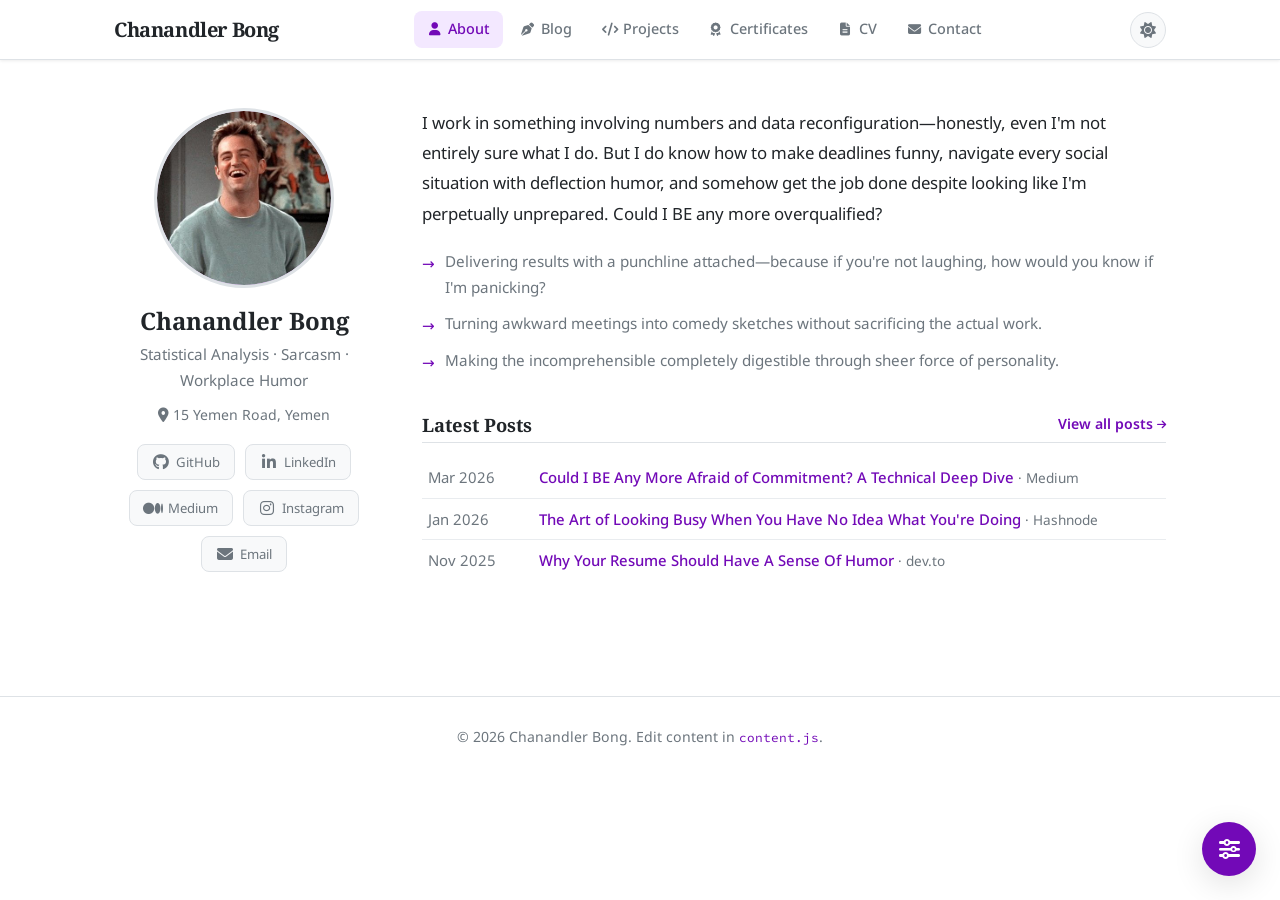
==== index.html @ 6b9870ee "updated content of ursmahesh site" ====
<!DOCTYPE html>
<html lang="en" data-theme="light">
<head>
  <meta charset="UTF-8">
  <meta http-equiv="X-UA-Compatible" content="IE=edge">
  <meta name="viewport" content="width=device-width, initial-scale=1.0">
  <meta name="description" content="Mahesh — Software Engineer. Python, Automation, Data.">
  <title>Mahesh | About</title>
  <link rel="preconnect" href="https://fonts.googleapis.com">
  <link rel="preconnect" href="https://fonts.gstatic.com" crossorigin>
  <link href="https://fonts.googleapis.com/css2?family=Noto+Serif:ital,wght@0,400;0,700;1,400&family=Noto+Sans:wght@400;500;700&family=Source+Code+Pro:wght@400;500&display=swap" rel="stylesheet">
  <link rel="stylesheet" href="css/styles.css">
  <link rel="stylesheet" href="https://cdnjs.cloudflare.com/ajax/libs/font-awesome/6.5.1/css/all.min.css" crossorigin="anonymous" referrerpolicy="no-referrer">
</head>
<body>

  <!-- ── NAV ─────────────────────────────────────────────── -->
  <header class="navbar" role="banner">
    <div class="navbar__inner">
      <a class="navbar__brand" id="brand-name" href="index.html">Mahesh</a>
      <nav aria-label="Primary navigation">
        <ul id="nav-links" class="navbar__links" role="list"></ul>
      </nav>
      <div class="navbar__controls">
        <button class="theme-toggle" id="theme-toggle" aria-label="Toggle dark mode" type="button">
          <i class="fa-solid fa-sun" aria-hidden="true"></i>
        </button>
        <button class="navbar__hamburger" id="nav-hamburger" aria-label="Toggle navigation" aria-expanded="false" type="button">
          <i class="fa-solid fa-bars" aria-hidden="true"></i>
        </button>
      </div>
    </div>
  </header>

  <main>

    <!-- ── ABOUT (profile sidebar + bio) ──────────────────── -->
    <section class="about-section">
      <div class="about-grid">

        <!-- left sidebar -->
        <aside class="profile-sidebar">
          <div class="profile-photo-wrap">
            <div class="profile-photo" id="profile-photo" aria-label="Profile photo placeholder"></div>
          </div>
          <h1 class="profile-name" id="profile-name"></h1>
          <p class="profile-role" id="profile-role"></p>
          <p class="profile-affiliation" id="profile-affiliation"></p>
          <address class="profile-address" id="profile-address"></address>
          <nav class="profile-social" id="profile-social" aria-label="Social links"></nav>
        </aside>

        <!-- right bio -->
        <div class="about-bio">
          <p id="about-bio-text"></p>
          <div id="about-points" class="about-points"></div>

          <!-- Latest posts preview (links to blog.html) -->
          <div class="feed-block reveal" id="posts-preview">
            <div class="feed-title-row">
              <h2 class="feed-title">Latest Posts</h2>
              <a href="blog.html" class="view-all">View all posts <i class="fa-solid fa-arrow-right fa-xs" aria-hidden="true"></i></a>
            </div>
            <table class="news-table">
              <tbody id="posts-preview-body"></tbody>
            </table>
          </div>
        </div>
      </div>
    </section>

  </main>

  <footer class="site-footer">
    <p>&copy; <span id="footer-year"></span> <span id="footer-name"></span>. Edit content in <code>content.js</code>.</p>
  </footer>

  <script src="js/content.js"></script>
  <script src="js/shared.js"></script>
  <script src="js/interactive.js" defer></script>
  <script src="js/script.js"></script>
</body>
</html>
---- css/styles.css ----
:root,
[data-theme="light"] {
  --bg:           #ffffff;
  --bg-alt:       #f8f9fa;
  --bg-card:      #ffffff;
  --text:         #212529;
  --text-muted:   #6c757d;
  --border:       #dee2e6;
  --border-light: #e9ecef;
  --accent:       #7209b7;   
  --accent-2:     #560bad;
  --accent-rgb:   114, 9, 183;
  --link:         #7209b7;
  --link-hover:   #560bad;
  --tag-bg:       #f3e8ff;
  --tag-text:     #7209b7;
  --shadow-sm:    0 1px 3px rgba(0,0,0,0.08);
  --shadow-md:    0 4px 16px rgba(0,0,0,0.10);
  --shadow-lg:    0 8px 32px rgba(0,0,0,0.12);
  --radius:       8px;
  --radius-sm:    4px;
  --radius-pill:  999px;
  --max-width:    1100px;
  --sidebar-w:    260px;
  --font-serif:   "Noto Serif", Georgia, serif;
  --font-sans:    "Noto Sans", system-ui, sans-serif;
  --font-mono:    "Source Code Pro", monospace;
  --nav-h:        60px;
}

[data-theme="dark"] {
  --bg:           #1a1a2e;
  --bg-alt:       #16213e;
  --bg-card:      #0f3460;
  --text:         #e2e2e2;
  --text-muted:   #adb5bd;
  --border:       rgba(255,255,255,0.12);
  --border-light: rgba(255,255,255,0.07);
  --accent:       #bd93f9;
  --accent-2:     #d6adff;
  --accent-rgb:   189, 147, 249;
  --link:         #bd93f9;
  --link-hover:   #d6adff;
  --tag-bg:       rgba(189,147,249,0.15);
  --tag-text:     #bd93f9;
  --shadow-sm:    0 1px 3px rgba(0,0,0,0.3);
  --shadow-md:    0 4px 16px rgba(0,0,0,0.4);
  --shadow-lg:    0 8px 32px rgba(0,0,0,0.5);
}

/* ── RESET & BASE ──────────────────────────────────────── */
*,
*::before,
*::after { box-sizing: border-box; margin: 0; padding: 0; }

html {
  scroll-behavior: smooth;
  font-size: 16px;
}

body {
  font-family: var(--font-sans);
  background: var(--bg);
  color: var(--text);
  line-height: 1.7;
  transition: background 300ms, color 300ms;
}

img { max-width: 100%; display: block; }

a {
  color: var(--link);
  text-decoration: none;
  transition: color 180ms;
}
a:hover { color: var(--link-hover); text-decoration: underline; }

code, kbd, pre {
  font-family: var(--font-mono);
  font-size: 0.9em;
  background: var(--bg-alt);
  border-radius: var(--radius-sm);
  padding: 2px 6px;
}

h1, h2, h3, h4 {
  font-family: var(--font-serif);
  color: var(--text);
  line-height: 1.25;
}

p { margin-bottom: 0; }

/* ── NAVBAR ───────────────────────────────────────────── */
.navbar {
  position: sticky;
  top: 0;
  z-index: 100;
  background: var(--bg);
  border-bottom: 1px solid var(--border);
  box-shadow: var(--shadow-sm);
  height: var(--nav-h);
}

.navbar__inner {
  display: flex;
  align-items: center;
  justify-content: space-between;
  max-width: var(--max-width);
  margin: 0 auto;
  padding: 0 24px;
  height: 100%;
}

.navbar__brand {
  font-family: var(--font-serif);
  font-size: 1.25rem;
  font-weight: 700;
  color: var(--text);
  letter-spacing: -0.02em;
}
.navbar__brand:hover { color: var(--accent); text-decoration: none; }

.navbar__links {
  list-style: none;
  display: flex;
  gap: 4px;
}

.navbar__links li a {
  display: inline-flex;
  align-items: center;
  gap: 7px;
  padding: 6px 13px;
  border-radius: var(--radius);
  font-size: 0.9rem;
  color: var(--text-muted);
  font-weight: 500;
  transition: background 180ms, color 180ms;
}
.navbar__links li a:hover,
.navbar__links li a.is-active {
  color: var(--accent);
  background: var(--tag-bg);
  text-decoration: none;
}
.navbar__links li a i {
  font-size: 0.82rem;
  width: 14px;
  text-align: center;
  flex-shrink: 0;
}

/* ── THEME TOGGLE ─────────────────────────────────────── */
.theme-toggle {
  width: 36px;
  height: 36px;
  border: 1px solid var(--border);
  border-radius: var(--radius-pill);
  background: var(--bg-alt);
  cursor: pointer;
  display: flex;
  align-items: center;
  justify-content: center;
  font-size: 1rem;
  color: var(--text-muted);
  transition: background 180ms, border-color 180ms, color 180ms;
  flex-shrink: 0;
}
.theme-toggle:hover { background: var(--tag-bg); border-color: var(--accent); color: var(--accent); }

/* ── NAVBAR CONTROLS (theme + hamburger) ─────────────── */
.navbar__controls {
  display: flex;
  align-items: center;
  gap: 8px;
  flex-shrink: 0;
}

/* ── HAMBURGER ────────────────────────────────────────── */
.navbar__hamburger {
  display: none;
  width: 36px;
  height: 36px;
  border: 1px solid var(--border);
  border-radius: var(--radius);
  background: var(--bg-alt);
  cursor: pointer;
  align-items: center;
  justify-content: center;
  font-size: 1rem;
  color: var(--text-muted);
  transition: background 180ms, border-color 180ms, color 180ms;
}
.navbar__hamburger:hover { background: var(--tag-bg); border-color: var(--accent); color: var(--accent); }

/* ── PAGE WRAPPER ─────────────────────────────────────── */
main {
  max-width: var(--max-width);
  margin: 0 auto;
  padding: 0 24px 80px;
}

.page-section {
  padding: 52px 0;
  border-bottom: 1px solid var(--border-light);
}
.page-section:last-child { border-bottom: none; }

.section-title {
  font-size: 1.6rem;
  font-weight: 700;
  margin-bottom: 28px;
  padding-bottom: 10px;
  border-bottom: 2px solid var(--accent);
  display: inline-block;
  color: var(--text);
}

/* ── ABOUT / PROFILE ─────────────────────────────────── */
.about-section { padding-top: 48px; }

.about-grid {
  display: grid;
  grid-template-columns: var(--sidebar-w) minmax(0, 1fr);
  gap: 48px;
  align-items: start;
}

/* sidebar */
.profile-sidebar { text-align: center; }

.profile-photo-wrap {
  margin-bottom: 18px;
}

.profile-photo {
  width: 180px;
  height: 180px;
  border-radius: 50%;
  background: linear-gradient(135deg, var(--tag-bg), rgba(var(--accent-rgb), 0.3));
  border: 3px solid var(--border);
  margin: 0 auto;
  display: flex;
  align-items: center;
  justify-content: center;
  font-size: 4rem;
  overflow: hidden;
}

.profile-photo img {
  width: 100%;
  height: 100%;
  object-fit: cover;
  border-radius: 50%;
}

.profile-name {
  font-size: 1.5rem;
  font-weight: 700;
  margin-bottom: 6px;
}

.profile-role {
  font-size: 0.95rem;
  color: var(--text-muted);
  margin-bottom: 10px;
}

.profile-affiliation {
  font-size: 0.9rem;
  color: var(--text-muted);
  margin-bottom: 10px;
}

.profile-address {
  font-style: normal;
  font-size: 0.88rem;
  color: var(--text-muted);
  line-height: 1.6;
  margin-bottom: 18px;
}

.profile-social {
  display: flex;
  flex-wrap: wrap;
  justify-content: center;
  gap: 10px;
  align-items: center;
}

.social-link {
  display: inline-flex;
  align-items: center;
  justify-content: center;
  gap: 6px;
  font-size: 0.82rem;
  padding: 8px 14px;
  min-height: 36px;
  border: 1px solid var(--border);
  border-radius: var(--radius);
  color: var(--text-muted);
  background: var(--bg-alt);
  transition: background 180ms, border-color 180ms, color 180ms;
}
.social-link:hover {
  color: var(--accent);
  border-color: var(--accent);
  background: var(--tag-bg);
  text-decoration: none;
}
.social-link i {
  font-size: 1rem;
  width: 18px;
  height: 18px;
  display: inline-flex;
  align-items: center;
  justify-content: center;
  text-align: center;
  flex-shrink: 0;
}
.social-link span { 
  white-space: nowrap;
  line-height: 1;
}

/* bio */
.about-bio > p {
  font-size: 1.05rem;
  line-height: 1.8;
  color: var(--text);
  margin-bottom: 20px;
}

.about-points {
  display: grid;
  gap: 10px;
  margin-bottom: 36px;
}

.about-point {
  display: flex;
  gap: 10px;
  align-items: flex-start;
  font-size: 0.95rem;
  color: var(--text-muted);
}
.about-point::before {
  content: "→";
  color: var(--accent);
  flex-shrink: 0;
  margin-top: 2px;
}

/* News / latest posts feed */
.feed-block { margin-bottom: 36px; }

.feed-title {
  font-size: 1.15rem;
  font-weight: 700;
  margin-bottom: 14px;
  padding-bottom: 6px;
  border-bottom: 1px solid var(--border);
  font-family: var(--font-serif);
}

.news-table {
  width: 100%;
  border-collapse: collapse;
}

.news-table tr + tr td { border-top: 1px solid var(--border-light); }

.news-table td {
  padding: 9px 6px;
  vertical-align: top;
  font-size: 0.93rem;
  line-height: 1.5;
}

.news-date {
  white-space: nowrap;
  color: var(--text-muted);
  font-size: 0.88rem;
  min-width: 100px;
  padding-right: 14px;
}

.news-item a {
  font-weight: 500;
}

/* ── SKILLS ──────────────────────────────────────────── */
.skills-grid {
  display: flex;
  flex-wrap: wrap;
  gap: 10px;
  align-items: center;
}

.skill-pill {
  display: inline-flex;
  align-items: center;
  font-size: 0.9rem;
  padding: 10px 18px;
  background: var(--bg-card);
  border: 1px solid var(--border);
  border-radius: var(--radius-pill);
  color: var(--text);
  font-weight: 500;
  transition: all 200ms;
  box-shadow: var(--shadow-sm);
}

.skill-pill:hover {
  background: var(--accent);
  color: white;
  border-color: var(--accent);
  box-shadow: var(--shadow-md);
  transform: translateY(-2px);
}

/* ── FILTER BAR ──────────────────────────────────────── */
.filter-bar {
  display: flex;
  flex-wrap: wrap;
  gap: 8px;
  margin-bottom: 24px;
}

.filter-pill {
  appearance: none;
  border: 1px solid var(--border);
  background: var(--bg-alt);
  color: var(--text-muted);
  font-size: 0.88rem;
  font-family: var(--font-sans);
  padding: 5px 14px;
  border-radius: var(--radius-pill);
  cursor: pointer;
  transition: background 180ms, border-color 180ms, color 180ms;
}
.filter-pill:hover {
  background: var(--tag-bg);
  border-color: var(--accent);
  color: var(--accent);
}
.filter-pill.is-active {
  background: var(--accent);
  border-color: var(--accent);
  color: #fff;
}

/* ── PROJECTS ────────────────────────────────────────── */
.project-grid {
  display: grid;
  grid-template-columns: repeat(2, minmax(0, 1fr));
  gap: 24px;
}

.project-card {
  background: var(--bg-card);
  border: 1px solid var(--border);
  border-radius: var(--radius);
  box-shadow: var(--shadow-sm);
  display: flex;
  flex-direction: column;
  gap: 0;
  -webkit-transition: box-shadow 200ms, -webkit-transform 200ms;
  transition: box-shadow 200ms, transform 200ms;
}
.project-card:hover {
  box-shadow: var(--shadow-md);
  -webkit-transform: translateY(-3px);
  -ms-transform: translateY(-3px);
  transform: translateY(-3px);
}

/* Project image slider */
.project-card__image-slider {
  position: relative;
  width: calc(100% - 32px);
  aspect-ratio: 16 / 10;
  background: var(--bg-alt);
  overflow: hidden;
  flex-shrink: 0;
  margin: 16px 16px 0 16px;
  border-radius: var(--radius-sm);
  box-shadow: 0 2px 8px rgba(0, 0, 0, 0.08);
}

.project-card__images {
  position: relative;
  width: 100%;
  height: 100%;
}

.project-card__image {
  position: absolute;
  top: 0;
  left: 0;
  width: 100%;
  height: 100%;
  object-fit: cover;
  opacity: 0;
  transition: opacity 400ms ease-in-out;
  pointer-events: none;
}

.project-card__image.is-active {
  opacity: 1;
  pointer-events: auto;
}

.project-slider__btn {
  position: absolute;
  top: 50%;
  transform: translateY(-50%);
  width: 36px;
  height: 36px;
  border: none;
  border-radius: 50%;
  background: rgba(0, 0, 0, 0.5);
  color: white;
  cursor: pointer;
  display: flex;
  align-items: center;
  justify-content: center;
  transition: background 200ms, transform 200ms;
  z-index: 10;
}

.project-slider__btn:hover {
  background: rgba(0, 0, 0, 0.7);
  transform: translateY(-50%) scale(1.1);
}

.project-slider__btn--prev {
  left: 12px;
}

.project-slider__btn--next {
  right: 12px;
}

.project-slider__dots {
  position: absolute;
  bottom: 12px;
  left: 50%;
  transform: translateX(-50%);
  display: flex;
  gap: 8px;
  z-index: 10;
}

.project-slider__dot {
  width: 8px;
  height: 8px;
  border-radius: 50%;
  border: none;
  background: rgba(255, 255, 255, 0.5);
  cursor: pointer;
  padding: 0;
  transition: background 200ms, transform 200ms;
}

.project-slider__dot:hover {
  background: rgba(255, 255, 255, 0.8);
  transform: scale(1.2);
}

.project-slider__dot.is-active {
  background: white;
  transform: scale(1.3);
}

/* Project content area */
.project-card__content {
  padding: 22px 24px;
  display: flex;
  flex-direction: column;
  gap: 10px;
  flex: 1;
}

.project-card__year {
  font-size: 0.8rem;
  text-transform: uppercase;
  letter-spacing: 0.08em;
  color: var(--accent);
  font-weight: 600;
}

.project-card__title {
  font-family: var(--font-serif);
  font-size: 1.1rem;
  font-weight: 700;
  color: var(--text);
}

.project-card__summary {
  font-size: 0.92rem;
  color: var(--text-muted);
  line-height: 1.6;
}

.project-card__impact {
  font-size: 0.88rem;
  color: var(--text);
  line-height: 1.6;
  padding: 10px 14px;
  background: var(--tag-bg);
  border-left: 3px solid var(--accent);
  border-radius: var(--radius-sm);
  margin: 4px 0;
  display: flex;
  align-items: flex-start;
  gap: 8px;
}

.project-card__impact i {
  color: var(--accent);
  margin-top: 2px;
  flex-shrink: 0;
}

.project-card__details {
  list-style: none;
  padding: 0;
  margin: 8px 0;
  display: flex;
  flex-direction: column;
  gap: 6px;
}

.project-card__details li {
  font-size: 0.88rem;
  line-height: 1.5;
  color: var(--text-muted);
  padding-left: 18px;
  position: relative;
}

.project-card__details li::before {
  content: "→";
  position: absolute;
  left: 0;
  color: var(--accent);
  font-weight: 600;
}

.project-card__stack {
  display: flex;
  flex-wrap: wrap;
  gap: 6px;
}

.project-card__links {
  display: flex;
  gap: 10px;
  margin-top: 4px;
}

/* ── BLOG / WRITING ──────────────────────────────────── */
.blog-grid {
  display: grid;
  grid-template-columns: repeat(2, minmax(0, 1fr));
  gap: 24px;
}

.blog-card {
  background: var(--bg-card);
  border: 1px solid var(--border);
  border-radius: var(--radius);
  padding: 22px 24px;
  box-shadow: var(--shadow-sm);
  display: flex;
  flex-direction: column;
  gap: 8px;
  -webkit-transition: box-shadow 200ms, -webkit-transform 200ms;
  transition: box-shadow 200ms, transform 200ms;
}
.blog-card:hover {
  box-shadow: var(--shadow-md);
  -webkit-transform: translateY(-3px);
  -ms-transform: translateY(-3px);
  transform: translateY(-3px);
}

.blog-card__meta {
  display: flex;
  justify-content: space-between;
  gap: 8px;
  flex-wrap: wrap;
}

.blog-platform {
  font-size: 0.8rem;
  font-weight: 600;
  text-transform: uppercase;
  letter-spacing: 0.08em;
  color: var(--accent);
}

.blog-date {
  font-size: 0.82rem;
  color: var(--text-muted);
}

.blog-card__title {
  font-family: var(--font-serif);
  font-size: 1.05rem;
  font-weight: 700;
  color: var(--text);
  line-height: 1.35;
}

.blog-card__excerpt {
  font-size: 0.9rem;
  color: var(--text-muted);
  line-height: 1.6;
  flex: 1;
}

/* Blog card with thumbnail (Medium posts that have a cover image) */
.blog-card--thumb {
  flex-direction: column;
  padding: 0;
  overflow: hidden;
}

.blog-card__thumb {
  width: 100%;
  height: 150px;
  overflow: hidden;
  flex-shrink: 0;
}

.blog-card__thumb img {
  width: 100%;
  height: 100%;
  object-fit: cover;
  display: block;
  transition: transform 300ms;
}
.blog-card--thumb:hover .blog-card__thumb img { transform: scale(1.04); }

.blog-card__body {
  display: flex;
  flex-direction: column;
  gap: 8px;
  flex: 1;
  padding: 18px 20px;
}

/* For cards without thumbnail */
.blog-card:not(.blog-card--thumb) .blog-card__body {
  padding: 0;
}

/* Blog status message (loading / error) */
.blog-status {
  font-size: 0.88rem;
  color: var(--text-muted);
  padding: 6px 0 16px;
  font-style: italic;
}

.text-link {
  font-size: 0.88rem;
  font-weight: 600;
  color: var(--accent);
  text-decoration: underline;
  text-underline-offset: 3px;
}
.text-link:hover { color: var(--accent-2); }

/* ── CERTIFICATES ────────────────────────────────────── */
.cert-grid {
  display: grid;
  grid-template-columns: repeat(3, minmax(0, 1fr));
  gap: 24px;
}

.cert-card {
  background: var(--bg-card);
  border: 1px solid var(--border);
  border-radius: var(--radius);
  overflow: hidden;
  box-shadow: var(--shadow-sm);
  display: flex;
  flex-direction: column;
  -webkit-transition: box-shadow 200ms, -webkit-transform 200ms;
  transition: box-shadow 200ms, transform 200ms;
}
.cert-card:hover {
  box-shadow: var(--shadow-md);
  -webkit-transform: translateY(-3px);
  -ms-transform: translateY(-3px);
  transform: translateY(-3px);
}

.cert-card__image-wrap {
  width: 100%;
  aspect-ratio: 16 / 11;
  overflow: hidden;
  background: var(--bg-alt);
  flex-shrink: 0;
  position: relative;
}

.cert-card__image-wrap::before {
  content: "";
  position: absolute;
  inset: 0;
  background: linear-gradient(135deg, transparent 0%, rgba(var(--accent-rgb), 0.05) 100%);
  opacity: 0;
  transition: opacity 300ms;
  pointer-events: none;
}
.cert-card:hover .cert-card__image-wrap::before { opacity: 1; }

.cert-card__image {
  width: 100%;
  height: 100%;
  object-fit: cover;
  display: block;
  transition: transform 400ms;
}
.cert-card:hover .cert-card__image { transform: scale(1.05); }

.cert-card__image-wrap a {
  display: block;
  width: 100%;
  height: 100%;
}

.cert-card__placeholder {
  position: absolute;
  inset: 0;
  display: flex;
  align-items: center;
  justify-content: center;
  background: var(--bg-alt);
  color: var(--text-muted);
  font-size: 0.85rem;
  text-align: center;
  padding: 20px;
  line-height: 1.5;
}

.cert-card__content {
  padding: 18px 20px 20px;
  display: flex;
  flex-direction: column;
  gap: 10px;
  flex: 1;
}

.cert-card__meta {
  display: flex;
  justify-content: space-between;
  align-items: baseline;
  gap: 8px;
  flex-wrap: wrap;
}

.cert-card__issuer {
  font-size: 0.8rem;
  font-weight: 600;
  text-transform: uppercase;
  letter-spacing: 0.08em;
  color: var(--accent);
}

.cert-card__date {
  font-size: 0.82rem;
  color: var(--text-muted);
}

.cert-card__title {
  font-family: var(--font-serif);
  font-size: 1rem;
  font-weight: 700;
  line-height: 1.35;
  margin: 0;
}

.cert-card__title a {
  color: var(--text);
  transition: color 180ms;
}
.cert-card__title a:hover {
  color: var(--accent);
  text-decoration: none;
}

.cert-card__id {
  font-family: var(--font-mono);
  font-size: 0.75rem;
  color: var(--text-muted);
  margin: 0;
}

.cert-card__keywords {
  display: flex;
  flex-wrap: wrap;
  gap: 5px;
  margin-top: 4px;
}

.cert-card__actions {
  margin-top: auto;
  padding-top: 8px;
}

.btn-sm {
  font-size: 0.85rem;
  padding: 7px 16px;
}

/* ── CV / TIMELINE ───────────────────────────────────── */
.cv-layout {
  display: grid;
  grid-template-columns: repeat(2, minmax(0, 1fr));
  gap: 40px;
}

.cv-column > h3 {
  font-size: 1.05rem;
  font-weight: 700;
  margin-bottom: 18px;
  text-transform: uppercase;
  letter-spacing: 0.08em;
  color: var(--accent);
}

.cv-entries {
  display: grid;
  gap: 0;
}

.cv-entry {
  position: relative;
  padding-left: 24px;
  padding-bottom: 28px;
}

.cv-entry::before {
  content: "";
  position: absolute;
  left: 0;
  top: 8px;
  bottom: 0;
  width: 1px;
  background: var(--border);
}

.cv-entry:last-child { padding-bottom: 0; }
.cv-entry:last-child::before { display: none; }

.cv-entry__dot {
  position: absolute;
  left: -5px;
  top: 6px;
  width: 11px;
  height: 11px;
  border-radius: 50%;
  background: var(--accent);
  border: 2px solid var(--bg);
}

.cv-entry__period {
  font-size: 0.82rem;
  color: var(--text-muted);
  margin-bottom: 4px;
}

.cv-entry__role {
  font-size: 1rem;
  font-weight: 700;
  color: var(--text);
  margin-bottom: 2px;
}

.cv-entry__org {
  font-size: 0.92rem;
  color: var(--accent);
  font-style: italic;
  margin-bottom: 8px;
}

.cv-entry__summary {
  font-size: 0.9rem;
  color: var(--text-muted);
  line-height: 1.6;
  margin-bottom: 8px;
}

.cv-entry__highlights {
  list-style: none;
  padding: 0;
  display: grid;
  gap: 5px;
}

.cv-entry__highlights li {
  font-size: 0.88rem;
  color: var(--text-muted);
  padding-left: 14px;
  position: relative;
  line-height: 1.5;
}
.cv-entry__highlights li::before {
  content: "▪";
  position: absolute;
  left: 0;
  color: var(--accent);
  font-size: 0.7rem;
  top: 3px;
}

/* ── CONTACT ─────────────────────────────────────────── */
.contact-grid {
  display: grid;
  grid-template-columns: minmax(0, 1fr) minmax(0, 1fr);
  gap: 40px;
}

.contact-intro > p {
  font-size: 1rem;
  color: var(--text-muted);
  line-height: 1.75;
  margin-bottom: 22px;
}

.contact-links {
  display: grid;
  gap: 12px;
}

.contact-link {
  display: flex;
  align-items: center;
  justify-content: space-between;
  gap: 12px;
  padding: 14px 16px;
  background: var(--bg-alt);
  border: 1px solid var(--border);
  border-radius: var(--radius);
  transition: background 180ms, border-color 180ms;
  color: var(--text);
}
.contact-link:hover {
  background: var(--tag-bg);
  border-color: var(--accent);
  text-decoration: none;
}

.contact-link__label {
  font-size: 0.82rem;
  font-weight: 700;
  text-transform: uppercase;
  letter-spacing: 0.08em;
  color: var(--text-muted);
}

.contact-link__value {
  font-size: 0.92rem;
  color: var(--accent);
  font-weight: 500;
}

/* ── BUTTONS ─────────────────────────────────────────── */
.btn {
  display: inline-flex;
  align-items: center;
  justify-content: center;
  gap: 6px;
  padding: 9px 20px;
  border-radius: var(--radius);
  font-size: 0.92rem;
  font-weight: 600;
  font-family: var(--font-sans);
  border: 1px solid transparent;
  cursor: pointer;
  transition: background 180ms, border-color 180ms, box-shadow 180ms, transform 180ms;
  text-decoration: none;
}
.btn:hover { transform: translateY(-1px); text-decoration: none; }

.btn-primary {
  background: var(--accent);
  color: #fff;
  border-color: var(--accent);
}
.btn-primary:hover { background: var(--accent-2); border-color: var(--accent-2); color: #fff; }

.btn-outline {
  background: transparent;
  color: var(--accent);
  border-color: var(--accent);
}
.btn-outline:hover { background: var(--tag-bg); }

/* ── TAGS (shared by projects & blogs) ───────────────── */
.tag {
  font-size: 0.8rem;
  padding: 3px 10px;
  background: var(--tag-bg);
  color: var(--tag-text);
  border-radius: var(--radius-pill);
  font-weight: 500;
  border: 1px solid rgba(var(--accent-rgb), 0.25);
}

/* ── FOOTER ──────────────────────────────────────────── */
.site-footer {
  text-align: center;
  padding: 28px 24px;
  border-top: 1px solid var(--border);
  font-size: 0.88rem;
  color: var(--text-muted);
}
.site-footer code {
  background: none;
  padding: 0;
  color: var(--accent);
}

/* ── REVEAL ANIMATION ────────────────────────────────── */
.reveal {
  opacity: 0;
  transform: translateY(20px);
  transition: opacity 600ms ease, transform 600ms ease;
}
.reveal.is-visible {
  opacity: 1;
  transform: translateY(0);
}

/* ── RESPONSIVE ──────────────────────────────────────── */
@media (max-width: 1024px) {
  main { padding: 0 20px 60px; }
}

@media (max-width: 900px) {
  .about-grid {
    grid-template-columns: 1fr;
  }
  .profile-sidebar { text-align: left; display: flex; flex-wrap: wrap; gap: 16px; align-items: center; }
  .profile-photo-wrap { margin-bottom: 0; }
  .profile-photo { width: 90px; height: 90px; font-size: 2rem; }
  .profile-social { justify-content: flex-start; }
  .cv-layout { grid-template-columns: 1fr; }
  .contact-grid { grid-template-columns: 1fr; }
  .cert-grid { grid-template-columns: repeat(2, minmax(0, 1fr)); }
}

@media (max-width: 640px) {
  /* ── Hamburger nav ── */
  .navbar__hamburger { display: flex; }

  .navbar__links {
    /* Hidden by default; becomes absolute dropdown when open */
    display: none;
    position: absolute;
    top: var(--nav-h);
    left: 0;
    right: 0;
    background: var(--bg);
    border-bottom: 1px solid var(--border);
    box-shadow: 0 8px 24px rgba(0,0,0,0.12);
    flex-direction: column;
    padding: 6px 0 12px;
    z-index: 99;
    gap: 2px;
  }

  .navbar--open .navbar__links {
    display: flex;
  }

  .navbar__links li a {
    padding: 11px 20px;
    font-size: 0.95rem;
    border-radius: 0;
    gap: 12px;
  }
  .navbar__links li a i { font-size: 0.9rem; width: 18px; }

  /* ── Grids ── */
  .project-grid,
  .blog-grid,
  .cert-grid {
    grid-template-columns: 1fr;
  }
  .cv-layout { grid-template-columns: 1fr; }

  /* ── Page hero ── */
  .page-hero { padding: 28px 0 20px; }
  .page-hero .page-title { font-size: 1.75rem; }

  /* ── Profile sidebar on mobile ── */
  .profile-photo { width: 72px; height: 72px; font-size: 1.75rem; }
  .profile-name { font-size: 1.25rem; }

  /* ── CV ── */
  .cv-entry-v2 { grid-template-columns: 1fr; }
  .cv-entry-v2__date { text-align: left; font-weight: 600; padding-top: 0; }
  .cv-page-header { flex-direction: column; gap: 12px; }

  /* ── Footer ── */
  .site-footer { font-size: 0.8rem; padding: 20px 16px; }
}

@media (max-width: 400px) {
  main { padding: 0 14px 48px; }
  .navbar__inner { padding: 0 14px; }
  .navbar__brand { font-size: 1.1rem; }
}

@media (prefers-reduced-motion: reduce) {
  html { scroll-behavior: auto; }
  .reveal, .btn, .skill-pill, .project-card, .blog-card, .contact-link { transition: none; }
  .reveal { opacity: 1; transform: none; }
}

/* ── PAGE HERO (blog / projects / cv / contact) ──────── */
.page-hero {
  padding: 44px 0 32px;
}

.page-hero .page-title {
  font-family: var(--font-serif);
  font-size: clamp(2rem, 5vw, 2.75rem);
  font-weight: 700;
  color: var(--text);
  margin-bottom: 10px;
}

.page-hero .page-desc {
  font-size: 1rem;
  color: var(--text-muted);
  line-height: 1.65;
  max-width: 640px;
}

.page-hero__actions {
  margin-top: 20px;
  display: flex;
  gap: 12px;
  flex-wrap: wrap;
}

/* ── FEED TITLE ROW (title + "view all" inline) ──────── */
.feed-title-row {
  display: flex;
  align-items: center;
  justify-content: space-between;
  gap: 12px;
  margin-bottom: 14px;
  padding-bottom: 6px;
  border-bottom: 1px solid var(--border);
}

.feed-title-row .feed-title {
  margin-bottom: 0;
  border-bottom: none;
  padding-bottom: 0;
}

.view-all {
  font-size: 0.88rem;
  font-weight: 600;
  color: var(--accent);
  white-space: nowrap;
}
.view-all:hover { color: var(--accent-2); text-decoration: underline; }

/* platform label in latest posts preview */
.post-platform {
  color: var(--text-muted);
  font-size: 0.85rem;
}

/* skills section on cv page */
.cv-skills-section {
  margin-top: 44px;
  padding-top: 40px;
  border-top: 1px solid var(--border-light);
}


/* Title row — title left, download button right */
.cv-page-header {
  display: flex;
  align-items: flex-start;
  justify-content: space-between;
  gap: 20px;
  flex-wrap: wrap;
  padding: 40px 0 32px;
}

/* Wrap: main content + sticky TOC sidebar */
.cv-page-wrap {
  display: flex;
  align-items: flex-start;
  gap: 40px;
}

/* Main CV content column */
.cv-main {
  flex: 1;
  min-width: 0;
}

/* Each CV section (Experience, Education, etc.) */
.cv-section {
  margin-bottom: 32px;
  background: var(--bg-card);
  padding: 28px 32px;
  border-radius: var(--radius-lg);
  box-shadow: var(--shadow-sm);
  border: 1px solid var(--border);
}

/* Section heading with left accent border */
.cv-section-title {
  font-family: var(--font-serif);
  font-size: 1.1rem;
  font-weight: 700;
  text-transform: none;
  letter-spacing: 0;
  color: var(--text);
  padding-bottom: 12px;
  margin-bottom: 20px;
  border-bottom: 2px solid var(--border);
  display: flex;
  align-items: center;
  gap: 10px;
}
.cv-section-title i { color: var(--accent); font-size: 1rem; }

/* Entry: date on left, content on right */
.cv-entries-list {
  display: flex;
  flex-direction: column;
  gap: 28px;
}

.cv-entry-v2 {
  display: grid;
  grid-template-columns: 110px 1fr;
  gap: 16px;
  align-items: start;
}

.cv-entry-v2__date {
  font-size: 0.82rem;
  color: var(--text-muted);
  text-align: right;
  padding-top: 3px;
  line-height: 1.5;
  word-break: keep-all;
}

.cv-entry-v2__content { min-width: 0; }

.cv-entry-v2__role {
  font-family: var(--font-serif);
  font-size: 1rem;
  font-weight: 700;
  color: var(--text);
  margin-bottom: 3px;
}

.cv-entry-v2__org {
  font-size: 0.92rem;
  color: var(--accent);
  font-style: italic;
  margin-bottom: 8px;
}

.cv-entry-v2__summary {
  font-size: 0.9rem;
  color: var(--text-muted);
  line-height: 1.65;
  margin-bottom: 8px;
}

.cv-entry-v2__highlights {
  list-style: none;
  padding: 0;
  display: grid;
  gap: 4px;
}

.cv-entry-v2__highlights li {
  font-size: 0.88rem;
  color: var(--text-muted);
  padding-left: 14px;
  position: relative;
  line-height: 1.5;
}
.cv-entry-v2__highlights li::before {
  content: "◦";
  position: absolute;
  left: 0;
  color: var(--accent);
  font-size: 0.85rem;
}

/* Contact key-value grid */
.cv-contact-grid {
  display: grid;
  grid-template-columns: 150px 1fr;
  gap: 12px 20px;
}

.cv-contact-row {
  display: contents;
}

.cv-contact-label {
  font-size: 0.88rem;
  font-weight: 600;
  color: var(--text);
  text-transform: none;
  letter-spacing: 0;
  padding: 8px 0;
  align-self: start;
}

.cv-contact-value {
  font-size: 0.92rem;
  color: var(--text-muted);
  padding: 8px 0;
  border-bottom: 1px solid var(--border-light);
  word-break: break-word;
}
.cv-contact-value:last-child { border-bottom: none; }
.cv-contact-value a { color: var(--accent); text-decoration: none; }
.cv-contact-value a:hover { text-decoration: underline; }

.cv-summary-text {
  font-size: 0.97rem;
  color: var(--text);
  line-height: 1.8;
}

/* Languages section */
.cv-languages-list {
  display: grid;
  grid-template-columns: repeat(auto-fill, minmax(200px, 1fr));
  gap: 16px;
}

.cv-language-item {
  display: flex;
  align-items: center;
  justify-content: space-between;
  padding: 12px 16px;
  background: var(--bg);
  border: 1px solid var(--border);
  border-radius: var(--radius-md);
  transition: all 200ms;
}

.cv-language-item:hover {
  border-color: var(--accent);
  box-shadow: var(--shadow-sm);
}

.cv-language-name {
  font-size: 0.92rem;
  font-weight: 600;
  color: var(--text);
}

.cv-language-proficiency {
  font-size: 0.85rem;
  color: var(--text-muted);
  font-style: italic;
}

/* Right sticky TOC */
.cv-toc {
  width: 160px;
  flex-shrink: 0;
  position: sticky;
  top: calc(var(--nav-h) + 24px);
  height: fit-content;
}

.cv-toc ul {
  list-style: none;
  border-left: 2px solid var(--border);
  padding: 0;
  margin: 0;
}

.cv-toc li a {
  display: block;
  font-size: 0.82rem;
  font-weight: 500;
  color: var(--text-muted);
  padding: 5px 14px;
  transition: color 150ms, border-color 150ms;
  border-left: 2px solid transparent;
  margin-left: -2px;
  line-height: 1.4;
}

.cv-toc li a:hover,
.cv-toc li a.is-active {
  color: var(--accent);
  border-left-color: var(--accent);
  text-decoration: none;
}

@media (max-width: 900px) {
  .cv-toc { display: none; }
  .cv-entry-v2 {
    grid-template-columns: 90px 1fr;
    gap: 10px;
  }
}

@media (max-width: 640px) {
  .cv-section {
    padding: 20px 18px;
    margin-bottom: 20px;
  }
  
  .cv-contact-grid {
    grid-template-columns: 1fr;
    gap: 8px;
  }
  
  .cv-contact-label {
    font-weight: 700;
    padding: 4px 0;
  }
  
  .cv-contact-value {
    padding: 4px 0 8px;
  }
  
  .cv-languages-list {
    grid-template-columns: 1fr;
  }
  
  .cv-entry-v2 {
    grid-template-columns: 1fr;
  }
  .cv-entry-v2__date {
    text-align: left;
    padding-top: 0;
    font-weight: 600;
  }
  .cv-page-header { flex-direction: column; gap: 12px; }
}

/* ══════════════════════════════════════════════════════════════════════════
   INTERACTIVE FEATURES - SETTINGS PANEL & EFFECTS
   ══════════════════════════════════════════════════════════════════════════ */

/* ── Floating Settings Button ────────────────────────────────────────── */
.settings-float-btn {
  position: fixed;
  bottom: 24px;
  right: 24px;
  width: 54px;
  height: 54px;
  border-radius: 50%;
  background: var(--accent);
  color: white;
  border: none;
  box-shadow: var(--shadow-lg);
  cursor: pointer;
  display: flex;
  align-items: center;
  justify-content: center;
  font-size: 1.3rem;
  transition: all 250ms cubic-bezier(0.4, 0, 0.2, 1);
  z-index: 999;
}

.settings-float-btn:hover {
  transform: scale(1.1) rotate(90deg);
  box-shadow: 0 8px 32px rgba(var(--accent-rgb), 0.4);
}

.settings-float-btn:active {
  transform: scale(0.95) rotate(90deg);
}

/* ── Settings Modal ───────────────────────────────────────────────────── */
.settings-modal {
  position: fixed;
  top: 0;
  left: 0;
  width: 100%;
  height: 100%;
  z-index: 10000;
  display: flex;
  align-items: center;
  justify-content: center;
  opacity: 0;
  pointer-events: none;
  transition: opacity 300ms;
}

.settings-modal.is-open {
  opacity: 1;
  pointer-events: all;
}

.settings-modal__overlay {
  position: absolute;
  top: 0;
  left: 0;
  width: 100%;
  height: 100%;
  background: rgba(0, 0, 0, 0.7);
  backdrop-filter: blur(4px);
}

.settings-modal__content {
  position: relative;
  background: var(--bg-card);
  border-radius: var(--radius);
  max-width: 540px;
  width: calc(100% - 32px);
  max-height: calc(100vh - 80px);
  display: flex;
  flex-direction: column;
  box-shadow: 0 20px 60px rgba(0, 0, 0, 0.3);
  transform: scale(0.9);
  transition: transform 300ms cubic-bezier(0.4, 0, 0.2, 1);
}

.settings-modal.is-open .settings-modal__content {
  transform: scale(1);
}

.settings-modal__header {
  display: flex;
  align-items: center;
  justify-content: space-between;
  padding: 24px 28px;
  border-bottom: 1px solid var(--border);
}

.settings-modal__header h2 {
  font-size: 1.3rem;
  font-weight: 700;
  color: var(--text);
  margin: 0;
  display: flex;
  align-items: center;
  gap: 12px;
}

.settings-modal__header i {
  color: var(--accent);
}

.settings-modal__close {
  width: 36px;
  height: 36px;
  border-radius: 50%;
  border: none;
  background: transparent;
  color: var(--text-muted);
  cursor: pointer;
  display: flex;
  align-items: center;
  justify-content: center;
  font-size: 1.3rem;
  transition: all 200ms;
}

.settings-modal__close:hover {
  background: var(--bg-alt);
  color: var(--text);
}

.settings-modal__body {
  padding: 28px;
  overflow-y: auto;
  flex: 1;
}

.settings-modal__desc {
  font-size: 0.9rem;
  color: var(--text-muted);
  line-height: 1.6;
  margin: 0 0 24px 0;
}

.settings-list {
  display: flex;
  flex-direction: column;
  gap: 16px;
}

/* ── Settings Item ────────────────────────────────────────────────────── */
.settings-item {
  display: flex;
  align-items: center;
  justify-content: space-between;
  gap: 20px;
  padding: 18px;
  background: var(--bg);
  border: 1px solid var(--border);
  border-radius: var(--radius);
  transition: all 200ms;
}

.settings-item:hover {
  border-color: var(--accent);
  box-shadow: var(--shadow-sm);
}

.settings-item__info {
  display: flex;
  align-items: flex-start;
  gap: 14px;
  flex: 1;
}

.settings-item__icon {
  width: 40px;
  height: 40px;
  border-radius: var(--radius);
  background: var(--tag-bg);
  color: var(--accent);
  display: flex;
  align-items: center;
  justify-content: center;
  font-size: 1.1rem;
  flex-shrink: 0;
}

.settings-item__label {
  font-size: 1rem;
  font-weight: 600;
  color: var(--text);
  margin: 0 0 4px 0;
}

.settings-item__desc {
  font-size: 0.85rem;
  color: var(--text-muted);
  line-height: 1.5;
  margin: 0;
}

/* ── Toggle Switch ───────────────────────────────────────────────────── */
.settings-toggle {
  position: relative;
  display: inline-block;
  width: 52px;
  height: 28px;
  flex-shrink: 0;
  cursor: pointer;
}

.settings-toggle input {
  opacity: 0;
  width: 0;
  height: 0;
}

.settings-toggle__slider {
  position: absolute;
  top: 0;
  left: 0;
  right: 0;
  bottom: 0;
  background-color: var(--border);
  border-radius: 999px;
  transition: all 300ms;
}

.settings-toggle__slider::before {
  content: "";
  position: absolute;
  height: 22px;
  width: 22px;
  left: 3px;
  bottom: 3px;
  background-color: white;
  border-radius: 50%;
  transition: all 300ms;
  box-shadow: 0 2px 4px rgba(0, 0, 0, 0.2);
}

.settings-toggle input:checked + .settings-toggle__slider {
  background-color: var(--accent);
}

.settings-toggle input:checked + .settings-toggle__slider::before {
  transform: translateX(24px);
}

.settings-toggle:hover .settings-toggle__slider {
  box-shadow: 0 0 0 4px rgba(var(--accent-rgb), 0.1);
}

/* ── Modal Footer ─────────────────────────────────────────────────────── */
.settings-modal__footer {
  display: flex;
  align-items: center;
  justify-content: flex-end;
  gap: 12px;
  padding: 18px 28px;
  border-top: 1px solid var(--border);
}

/* ── Toast Notification ───────────────────────────────────────────────── */
.settings-toast {
  position: fixed;
  bottom: 20px;
  left: 50%;
  transform: translateX(-50%) translateY(100px);
  background: var(--text);
  color: var(--bg);
  padding: 14px 24px;
  border-radius: var(--radius-pill);
  font-size: 0.9rem;
  font-weight: 500;
  box-shadow: var(--shadow-lg);
  z-index: 10001;
  opacity: 0;
  transition: all 300ms cubic-bezier(0.4, 0, 0.2, 1);
  pointer-events: none;
}

.settings-toast.is-visible {
  opacity: 1;
  transform: translateX(-50%) translateY(0);
}

.settings-toast--success {
  background: #10b981;
  color: white;
}

.settings-toast--info {
  background: #3b82f6;
  color: white;
}

/* ── Reading Progress Bar ─────────────────────────────────────────────── */
.reading-progress-bar {
  position: fixed;
  top: 0;
  left: 0;
  height: 3px;
  background: linear-gradient(90deg, var(--accent), var(--accent-2));
  z-index: 9998;
  width: 0%;
  transition: width 100ms ease-out;
  box-shadow: 0 0 8px rgba(var(--accent-rgb), 0.5);
}

/* ── Cursor Trail Canvas ──────────────────────────────────────────────── */
.cursor-trail-canvas {
  position: fixed;
  top: 0;
  left: 0;
  width: 100%;
  height: 100%;
  pointer-events: none;
  z-index: 9999;
}

/* ── Mobile Responsive ────────────────────────────────────────────────── */
@media (max-width: 640px) {
  .settings-float-btn {
    width: 48px;
    height: 48px;
    bottom: 20px;
    right: 20px;
    font-size: 1.1rem;
  }

  .settings-modal__content {
    max-height: calc(100vh - 40px);
  }

  .settings-modal__header {
    padding: 20px;
  }

  .settings-modal__header h2 {
    font-size: 1.15rem;
  }

  .settings-modal__body {
    padding: 20px;
  }

  .settings-item {
    flex-direction: column;
    align-items: flex-start;
    gap: 14px;
  }

  .settings-modal__footer {
    flex-direction: column;
    padding: 16px 20px;
  }

  .settings-modal__footer .btn {
    width: 100%;
  }
}

/* ── Respect Reduced Motion ───────────────────────────────────────────── */
@media (prefers-reduced-motion: reduce) {
  .settings-float-btn,
  .settings-modal,
  .settings-modal__content,
  .settings-toggle__slider,
  .settings-toast {
    transition: none !important;
  }

  .settings-float-btn:hover {
    transform: none;
  }
}
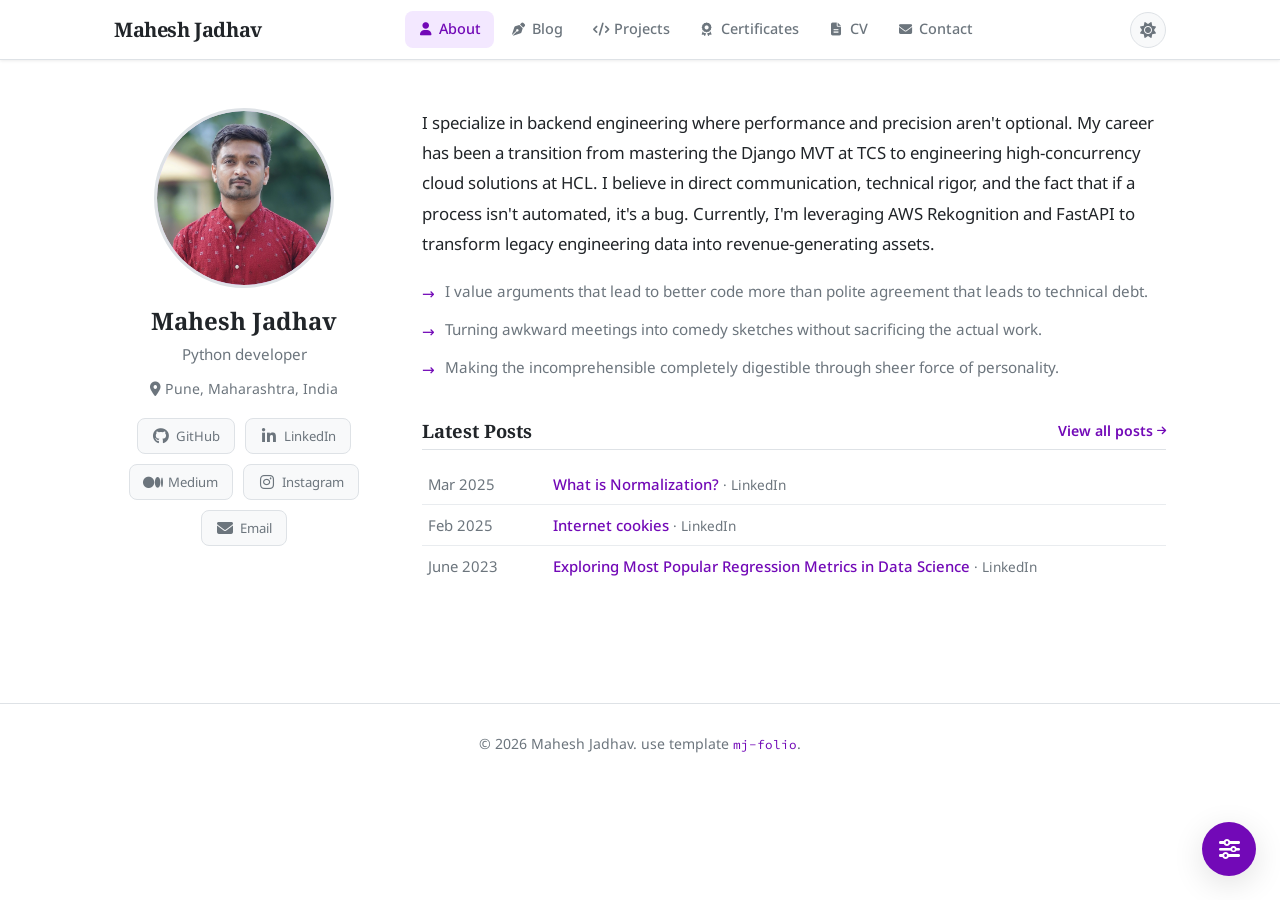
==== commit 6bda67b8: "updated highlighting of project card and added blogs" ====
--- a/index.html
+++ b/index.html
@@ -72,7 +72,7 @@
   </main>
 
   <footer class="site-footer">
-    <p>&copy; <span id="footer-year"></span> <span id="footer-name"></span>. Edit content in <code>content.js</code>.</p>
+    <p>&copy; <span id="footer-year"></span> <span id="footer-name"></span>. use template <code><a href="https://github.com/ursmaheshj/mj-folio">mj-folio</a></code>.</p>
   </footer>
 
   <script src="js/content.js"></script>
--- a/css/styles.css
+++ b/css/styles.css
@@ -456,37 +456,39 @@
 .project-grid {
   display: grid;
   grid-template-columns: repeat(2, minmax(0, 1fr));
-  gap: 24px;
+  gap: 32px;
 }
 
 .project-card {
   background: var(--bg-card);
   border: 1px solid var(--border);
   border-radius: var(--radius);
-  box-shadow: var(--shadow-sm);
+  box-shadow: var(--shadow-md);
   display: flex;
   flex-direction: column;
   gap: 0;
-  -webkit-transition: box-shadow 200ms, -webkit-transform 200ms;
-  transition: box-shadow 200ms, transform 200ms;
+  -webkit-transition: box-shadow 300ms, -webkit-transform 300ms, scale 300ms;
+  transition: box-shadow 300ms, transform 300ms, scale 300ms;
+  cursor: pointer;
+  scale: 1;
 }
 .project-card:hover {
-  box-shadow: var(--shadow-md);
-  -webkit-transform: translateY(-3px);
-  -ms-transform: translateY(-3px);
-  transform: translateY(-3px);
+  box-shadow: var(--shadow-lg);
+  -webkit-transform: translateY(-6px);
+  -ms-transform: translateY(-6px);
+  transform: translateY(-6px);
+  scale: 1.01;
 }
 
 /* Project image slider */
 .project-card__image-slider {
   position: relative;
-  width: calc(100% - 32px);
-  aspect-ratio: 16 / 10;
+  width: 100%;
+  height: 220px;
   background: var(--bg-alt);
   overflow: hidden;
   flex-shrink: 0;
-  margin: 16px 16px 0 16px;
-  border-radius: var(--radius-sm);
+  border-radius: var(--radius) var(--radius) 0 0;
   box-shadow: 0 2px 8px rgba(0, 0, 0, 0.08);
 }
 
@@ -502,7 +504,8 @@
   left: 0;
   width: 100%;
   height: 100%;
-  object-fit: cover;
+  object-fit: contain;
+  background: var(--bg-alt);
   opacity: 0;
   transition: opacity 400ms ease-in-out;
   pointer-events: none;
@@ -662,7 +665,126 @@
   margin-top: 4px;
 }
 
+/* ── PROJECT CARD HIGHLIGHT ──────────────────────────── */
+.project-grid.has-highlighted {
+  position: relative;
+}
+
+.project-grid.has-highlighted::before {
+  content: '';
+  position: fixed;
+  top: 0;
+  left: 0;
+  right: 0;
+  bottom: 0;
+  background: rgba(0, 0, 0, 0.4);
+  z-index: 99;
+  pointer-events: none;
+}
+
+.project-grid.has-highlighted .project-card:not(.is-highlighted) {
+  filter: blur(4px);
+  opacity: 0.4;
+  pointer-events: none;
+}
+
+.project-card.is-highlighted {
+  position: fixed !important;
+  top: 50% !important;
+  left: 50% !important;
+  right: auto !important;
+  bottom: auto !important;
+  transform: translate(-50%, -50%) !important;
+  z-index: 101;
+  width: 600px;
+  max-height: 85vh;
+  overflow-y: auto;
+  box-shadow: 0 20px 100px rgba(0, 0, 0, 0.5);
+  border-radius: var(--radius);
+  gap: 0;
+  transition: none !important;
+  scale: 1 !important;
+}
+
+.project-card.is-highlighted::after {
+  content: '✕';
+  position: fixed;
+  top: 20px;
+  right: 30px;
+  width: 40px;
+  height: 40px;
+  background: var(--accent);
+  color: white;
+  border: none;
+  border-radius: 50%;
+  font-size: 24px;
+  cursor: pointer;
+  display: flex;
+  align-items: center;
+  justify-content: center;
+  z-index: 102;
+  transition: all 200ms ease;
+  line-height: 1;
+  padding: 0;
+}
+
+.project-card.is-highlighted::after:hover {
+  background: var(--accent-dark, var(--accent));
+  transform: scale(1.1);
+}
+
+.project-card.is-highlighted:hover {
+  transform: translate(-50%, -50%) !important;
+  box-shadow: 0 20px 100px rgba(0, 0, 0, 0.5) !important;
+  scale: 1 !important;
+}
+
+.project-card.is-highlighted .project-card__image-slider {
+  border-radius: var(--radius) var(--radius) 0 0;
+}
+
+.project-card.is-highlighted .project-card__content {
+  border-radius: 0 0 var(--radius) var(--radius);
+  gap: 16px;
+}
+
+/* Mobile responsive for highlighted card */
+@media (max-width: 768px) {
+  .project-card.is-highlighted {
+    width: 90vw;
+    max-height: 80vh;
+  }
+
+  .project-card.is-highlighted .project-card__image-slider {
+    height: 250px;
+  }
+
+  .project-card.is-highlighted .project-card__content {
+    gap: 12px;
+    padding: 20px;
+  }
+
+  .project-card.is-highlighted .project-card__title {
+    font-size: 1.5rem;
+  }
+
+  .project-card.is-highlighted .project-card__summary {
+    font-size: 0.95rem;
+  }
+
+  .project-card.is-highlighted .project-card__details {
+    gap: 8px;
+  }
+
+  .project-card.is-highlighted .project-card__links {
+    gap: 8px;
+    flex-wrap: wrap;
+  }
+}
+
 /* ── BLOG / WRITING ──────────────────────────────────── */
+}
+
 .blog-grid {
   display: grid;
   grid-template-columns: repeat(2, minmax(0, 1fr));
@@ -1195,6 +1317,7 @@
   .blog-grid,
   .cert-grid {
     grid-template-columns: 1fr;
+    gap: 24px;
   }
   .cv-layout { grid-template-columns: 1fr; }
 
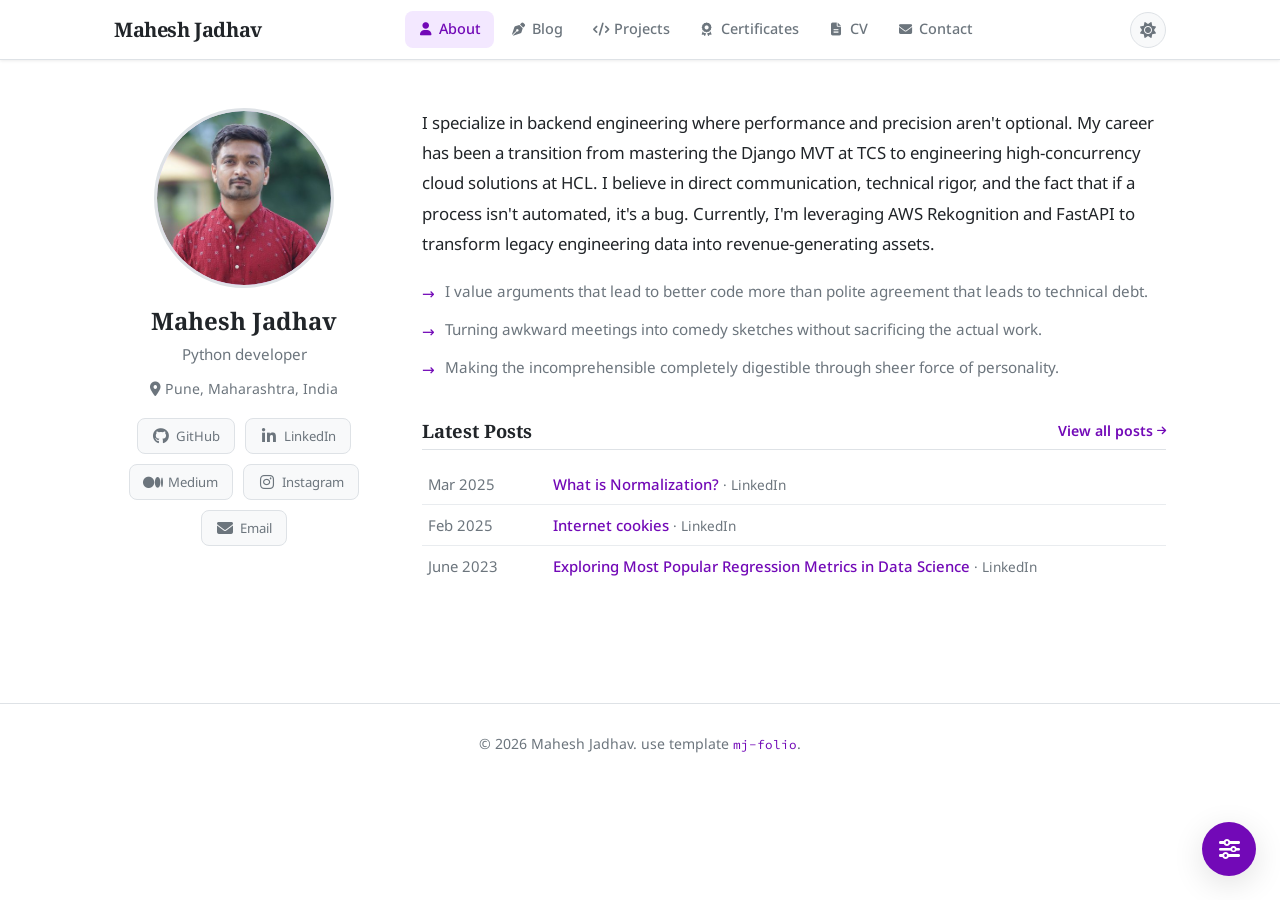
==== commit d7d482b4: "🚀 Auto-optimize portfolio assets [skip ci] Optimizations applied: - 🖼️ Image optimization - 🗜️ CSS/J" ====
--- a/index.html
+++ b/index.html
@@ -9,7 +9,7 @@
   <link rel="preconnect" href="https://fonts.googleapis.com">
   <link rel="preconnect" href="https://fonts.gstatic.com" crossorigin>
   <link href="https://fonts.googleapis.com/css2?family=Noto+Serif:ital,wght@0,400;0,700;1,400&family=Noto+Sans:wght@400;500;700&family=Source+Code+Pro:wght@400;500&display=swap" rel="stylesheet">
-  <link rel="stylesheet" href="css/styles.css">
+  <link rel="stylesheet" href="css/styles.min.css">
   <link rel="stylesheet" href="https://cdnjs.cloudflare.com/ajax/libs/font-awesome/6.5.1/css/all.min.css" crossorigin="anonymous" referrerpolicy="no-referrer">
 </head>
 <body>
@@ -76,8 +76,8 @@
   </footer>
 
   <script src="js/content.js"></script>
-  <script src="js/shared.js"></script>
-  <script src="js/interactive.js" defer></script>
-  <script src="js/script.js"></script>
+  <script src="js/shared.min.js"></script>
+  <script src="js/interactive.min.js" defer></script>
+  <script src="js/script.min.js"></script>
 </body>
 </html>
--- a/css/styles.min.css
+++ b/css/styles.min.css
@@ -0,0 +1 @@
+:root,[data-theme=light]{--bg:#ffffff;--bg-alt:#f8f9fa;--bg-card:#ffffff;--text:#212529;--text-muted:#6c757d;--border:#dee2e6;--border-light:#e9ecef;--accent:#7209b7;--accent-2:#560bad;--accent-rgb:114,9,183;--link:#7209b7;--link-hover:#560bad;--tag-bg:#f3e8ff;--tag-text:#7209b7;--shadow-sm:0 1px 3px rgba(0,0,0,0.08);--shadow-md:0 4px 16px rgba(0,0,0,0.10);--shadow-lg:0 8px 32px rgba(0,0,0,0.12);--radius:8px;--radius-sm:4px;--radius-pill:999px;--max-width:1100px;--sidebar-w:260px;--font-serif:"Noto Serif",Georgia,serif;--font-sans:"Noto Sans",system-ui,sans-serif;--font-mono:"Source Code Pro",monospace;--nav-h:60px}[data-theme=dark]{--bg:#1a1a2e;--bg-alt:#16213e;--bg-card:#0f3460;--text:#e2e2e2;--text-muted:#adb5bd;--border:rgba(255,255,255,0.12);--border-light:rgba(255,255,255,0.07);--accent:#bd93f9;--accent-2:#d6adff;--accent-rgb:189,147,249;--link:#bd93f9;--link-hover:#d6adff;--tag-bg:rgba(189,147,249,0.15);--tag-text:#bd93f9;--shadow-sm:0 1px 3px rgba(0,0,0,0.3);--shadow-md:0 4px 16px rgba(0,0,0,0.4);--shadow-lg:0 8px 32px rgba(0,0,0,0.5)}*,::after,::before{box-sizing:border-box;margin:0;padding:0}html{scroll-behavior:smooth;font-size:16px}body{font-family:var(--font-sans);background:var(--bg);color:var(--text);line-height:1.7;transition:background .3s,color .3s}img{max-width:100%;display:block}a{color:var(--link);text-decoration:none;transition:color 180ms}a:hover{color:var(--link-hover);text-decoration:underline}code,kbd,pre{font-family:var(--font-mono);font-size:.9em;background:var(--bg-alt);border-radius:var(--radius-sm);padding:2px 6px}h1,h2,h3,h4{font-family:var(--font-serif);color:var(--text);line-height:1.25}p{margin-bottom:0}.navbar{position:sticky;top:0;z-index:100;background:var(--bg);border-bottom:1px solid var(--border);box-shadow:var(--shadow-sm);height:var(--nav-h)}.navbar__inner{display:flex;align-items:center;justify-content:space-between;max-width:var(--max-width);margin:0 auto;padding:0 24px;height:100%}.navbar__brand{font-family:var(--font-serif);font-size:1.25rem;font-weight:700;color:var(--text);letter-spacing:-.02em}.navbar__brand:hover{color:var(--accent);text-decoration:none}.navbar__links{list-style:none;display:flex;gap:4px}.navbar__links li a{display:inline-flex;align-items:center;gap:7px;padding:6px 13px;border-radius:var(--radius);font-size:.9rem;color:var(--text-muted);font-weight:500;transition:background 180ms,color 180ms}.navbar__links li a.is-active,.navbar__links li a:hover{color:var(--accent);background:var(--tag-bg);text-decoration:none}.navbar__links li a i{font-size:.82rem;width:14px;text-align:center;flex-shrink:0}.theme-toggle{width:36px;height:36px;border:1px solid var(--border);border-radius:var(--radius-pill);background:var(--bg-alt);cursor:pointer;display:flex;align-items:center;justify-content:center;font-size:1rem;color:var(--text-muted);transition:background 180ms,border-color 180ms,color 180ms;flex-shrink:0}.theme-toggle:hover{background:var(--tag-bg);border-color:var(--accent);color:var(--accent)}.navbar__controls{display:flex;align-items:center;gap:8px;flex-shrink:0}.navbar__hamburger{display:none;width:36px;height:36px;border:1px solid var(--border);border-radius:var(--radius);background:var(--bg-alt);cursor:pointer;align-items:center;justify-content:center;font-size:1rem;color:var(--text-muted);transition:background 180ms,border-color 180ms,color 180ms}.navbar__hamburger:hover{background:var(--tag-bg);border-color:var(--accent);color:var(--accent)}main{max-width:var(--max-width);margin:0 auto;padding:0 24px 80px}.page-section{padding:52px 0;border-bottom:1px solid var(--border-light)}.page-section:last-child{border-bottom:none}.section-title{font-size:1.6rem;font-weight:700;margin-bottom:28px;padding-bottom:10px;border-bottom:2px solid var(--accent);display:inline-block;color:var(--text)}.about-section{padding-top:48px}.about-grid{display:grid;grid-template-columns:var(--sidebar-w) minmax(0,1fr);gap:48px;align-items:start}.profile-sidebar{text-align:center}.profile-photo-wrap{margin-bottom:18px}.profile-photo{width:180px;height:180px;border-radius:50%;background:linear-gradient(135deg,var(--tag-bg),rgba(var(--accent-rgb),.3));border:3px solid var(--border);margin:0 auto;display:flex;align-items:center;justify-content:center;font-size:4rem;overflow:hidden}.profile-photo img{width:100%;height:100%;object-fit:cover;border-radius:50%}.profile-name{font-size:1.5rem;font-weight:700;margin-bottom:6px}.profile-role{font-size:.95rem;color:var(--text-muted);margin-bottom:10px}.profile-affiliation{font-size:.9rem;color:var(--text-muted);margin-bottom:10px}.profile-address{font-style:normal;font-size:.88rem;color:var(--text-muted);line-height:1.6;margin-bottom:18px}.profile-social{display:flex;flex-wrap:wrap;justify-content:center;gap:10px;align-items:center}.social-link{display:inline-flex;align-items:center;justify-content:center;gap:6px;font-size:.82rem;padding:8px 14px;min-height:36px;border:1px solid var(--border);border-radius:var(--radius);color:var(--text-muted);background:var(--bg-alt);transition:background 180ms,border-color 180ms,color 180ms}.social-link:hover{color:var(--accent);border-color:var(--accent);background:var(--tag-bg);text-decoration:none}.social-link i{font-size:1rem;width:18px;height:18px;display:inline-flex;align-items:center;justify-content:center;text-align:center;flex-shrink:0}.social-link span{white-space:nowrap;line-height:1}.about-bio>p{font-size:1.05rem;line-height:1.8;color:var(--text);margin-bottom:20px}.about-points{display:grid;gap:10px;margin-bottom:36px}.about-point{display:flex;gap:10px;align-items:flex-start;font-size:.95rem;color:var(--text-muted)}.about-point::before{content:"→";color:var(--accent);flex-shrink:0;margin-top:2px}.feed-block{margin-bottom:36px}.feed-title{font-size:1.15rem;font-weight:700;margin-bottom:14px;padding-bottom:6px;border-bottom:1px solid var(--border);font-family:var(--font-serif)}.news-table{width:100%;border-collapse:collapse}.news-table tr+tr td{border-top:1px solid var(--border-light)}.news-table td{padding:9px 6px;vertical-align:top;font-size:.93rem;line-height:1.5}.news-date{white-space:nowrap;color:var(--text-muted);font-size:.88rem;min-width:100px;padding-right:14px}.news-item a{font-weight:500}.skills-grid{display:flex;flex-wrap:wrap;gap:10px;align-items:center}.skill-pill{display:inline-flex;align-items:center;font-size:.9rem;padding:10px 18px;background:var(--bg-card);border:1px solid var(--border);border-radius:var(--radius-pill);color:var(--text);font-weight:500;transition:all .2s;box-shadow:var(--shadow-sm)}.skill-pill:hover{background:var(--accent);color:#fff;border-color:var(--accent);box-shadow:var(--shadow-md);transform:translateY(-2px)}.filter-bar{display:flex;flex-wrap:wrap;gap:8px;margin-bottom:24px}.filter-pill{appearance:none;border:1px solid var(--border);background:var(--bg-alt);color:var(--text-muted);font-size:.88rem;font-family:var(--font-sans);padding:5px 14px;border-radius:var(--radius-pill);cursor:pointer;transition:background 180ms,border-color 180ms,color 180ms}.filter-pill:hover{background:var(--tag-bg);border-color:var(--accent);color:var(--accent)}.filter-pill.is-active{background:var(--accent);border-color:var(--accent);color:#fff}.project-grid{display:grid;grid-template-columns:repeat(2,minmax(0,1fr));gap:32px}.project-card{background:var(--bg-card);border:1px solid var(--border);border-radius:var(--radius);box-shadow:var(--shadow-md);display:flex;flex-direction:column;gap:0;-webkit-transition:box-shadow .3s,-webkit-transform .3s,scale .3s;transition:box-shadow .3s,transform .3s,scale .3s;cursor:pointer;scale:1}.project-card:hover{box-shadow:var(--shadow-lg);-webkit-transform:translateY(-6px);-ms-transform:translateY(-6px);transform:translateY(-6px);scale:1.01}.project-card__image-slider{position:relative;width:100%;height:220px;background:var(--bg-alt);overflow:hidden;flex-shrink:0;border-radius:var(--radius) var(--radius) 0 0;box-shadow:0 2px 8px rgba(0,0,0,.08)}.project-card__images{position:relative;width:100%;height:100%}.project-card__image{position:absolute;top:0;left:0;width:100%;height:100%;object-fit:contain;background:var(--bg-alt);opacity:0;transition:opacity .4s ease-in-out;pointer-events:none}.project-card__image.is-active{opacity:1;pointer-events:auto}.project-slider__btn{position:absolute;top:50%;transform:translateY(-50%);width:36px;height:36px;border:none;border-radius:50%;background:rgba(0,0,0,.5);color:#fff;cursor:pointer;display:flex;align-items:center;justify-content:center;transition:background .2s,transform .2s;z-index:10}.project-slider__btn:hover{background:rgba(0,0,0,.7);transform:translateY(-50%) scale(1.1)}.project-slider__btn--prev{left:12px}.project-slider__btn--next{right:12px}.project-slider__dots{position:absolute;bottom:12px;left:50%;transform:translateX(-50%);display:flex;gap:8px;z-index:10}.project-slider__dot{width:8px;height:8px;border-radius:50%;border:none;background:rgba(255,255,255,.5);cursor:pointer;padding:0;transition:background .2s,transform .2s}.project-slider__dot:hover{background:rgba(255,255,255,.8);transform:scale(1.2)}.project-slider__dot.is-active{background:#fff;transform:scale(1.3)}.project-card__content{padding:22px 24px;display:flex;flex-direction:column;gap:10px;flex:1}.project-card__year{font-size:.8rem;text-transform:uppercase;letter-spacing:.08em;color:var(--accent);font-weight:600}.project-card__title{font-family:var(--font-serif);font-size:1.1rem;font-weight:700;color:var(--text)}.project-card__summary{font-size:.92rem;color:var(--text-muted);line-height:1.6}.project-card__impact{font-size:.88rem;color:var(--text);line-height:1.6;padding:10px 14px;background:var(--tag-bg);border-left:3px solid var(--accent);border-radius:var(--radius-sm);margin:4px 0;display:flex;align-items:flex-start;gap:8px}.project-card__impact i{color:var(--accent);margin-top:2px;flex-shrink:0}.project-card__details{list-style:none;padding:0;margin:8px 0;display:flex;flex-direction:column;gap:6px}.project-card__details li{font-size:.88rem;line-height:1.5;color:var(--text-muted);padding-left:18px;position:relative}.project-card__details li::before{content:"→";position:absolute;left:0;color:var(--accent);font-weight:600}.project-card__stack{display:flex;flex-wrap:wrap;gap:6px}.project-card__links{display:flex;gap:10px;margin-top:4px}.project-grid.has-highlighted{position:relative}.project-grid.has-highlighted::before{content:'';position:fixed;top:0;left:0;right:0;bottom:0;background:rgba(0,0,0,.4);z-index:99;pointer-events:none}.project-grid.has-highlighted .project-card:not(.is-highlighted){filter:blur(4px);opacity:.4;pointer-events:none}.project-card.is-highlighted{position:fixed!important;top:50%!important;left:50%!important;right:auto!important;bottom:auto!important;transform:translate(-50%,-50%)!important;z-index:101;width:600px;max-height:85vh;overflow-y:auto;box-shadow:0 20px 100px rgba(0,0,0,.5);border-radius:var(--radius);gap:0;transition:none!important;scale:1!important}.project-card.is-highlighted:hover{transform:translate(-50%,-50%)!important;box-shadow:0 20px 100px rgba(0,0,0,.5)!important;scale:1!important}.project-card.is-highlighted .project-card__image-slider{border-radius:var(--radius) var(--radius) 0 0}.project-card.is-highlighted .project-card__content{border-radius:0 0 var(--radius) var(--radius);gap:16px}@media (max-width:768px){.project-card.is-highlighted{width:90vw;max-height:80vh}.project-card.is-highlighted .project-card__image-slider{height:250px}.project-card.is-highlighted .project-card__content{gap:12px;padding:20px}.project-card.is-highlighted .project-card__title{font-size:1.5rem}.project-card.is-highlighted .project-card__summary{font-size:.95rem}.project-card.is-highlighted .project-card__details{gap:8px}.project-card.is-highlighted .project-card__links{gap:8px;flex-wrap:wrap}}.blog-grid{display:grid;grid-template-columns:repeat(2,minmax(0,1fr));gap:24px}.blog-card{background:var(--bg-card);border:1px solid var(--border);border-radius:var(--radius);padding:22px 24px;box-shadow:var(--shadow-sm);display:flex;flex-direction:column;gap:8px;-webkit-transition:box-shadow .2s,-webkit-transform .2s;transition:box-shadow .2s,transform .2s}.blog-card:hover{box-shadow:var(--shadow-md);-webkit-transform:translateY(-3px);-ms-transform:translateY(-3px);transform:translateY(-3px)}.blog-card__meta{display:flex;justify-content:space-between;gap:8px;flex-wrap:wrap}.blog-platform{font-size:.8rem;font-weight:600;text-transform:uppercase;letter-spacing:.08em;color:var(--accent)}.blog-date{font-size:.82rem;color:var(--text-muted)}.blog-card__title{font-family:var(--font-serif);font-size:1.05rem;font-weight:700;color:var(--text);line-height:1.35}.blog-card__excerpt{font-size:.9rem;color:var(--text-muted);line-height:1.6;flex:1}.blog-card--thumb{flex-direction:column;padding:0;overflow:hidden}.blog-card__thumb{width:100%;height:150px;overflow:hidden;flex-shrink:0}.blog-card__thumb img{width:100%;height:100%;object-fit:cover;display:block;transition:transform .3s}.blog-card--thumb:hover .blog-card__thumb img{transform:scale(1.04)}.blog-card__body{display:flex;flex-direction:column;gap:8px;flex:1;padding:18px 20px}.blog-card:not(.blog-card--thumb) .blog-card__body{padding:0}.blog-status{font-size:.88rem;color:var(--text-muted);padding:6px 0 16px;font-style:italic}.text-link{font-size:.88rem;font-weight:600;color:var(--accent);text-decoration:underline;text-underline-offset:3px}.text-link:hover{color:var(--accent-2)}.cert-grid{display:grid;grid-template-columns:repeat(3,minmax(0,1fr));gap:24px}.cert-card{background:var(--bg-card);border:1px solid var(--border);border-radius:var(--radius);overflow:hidden;box-shadow:var(--shadow-sm);display:flex;flex-direction:column;-webkit-transition:box-shadow .2s,-webkit-transform .2s;transition:box-shadow .2s,transform .2s}.cert-card:hover{box-shadow:var(--shadow-md);-webkit-transform:translateY(-3px);-ms-transform:translateY(-3px);transform:translateY(-3px)}.cert-card__image-wrap{width:100%;aspect-ratio:16/11;overflow:hidden;background:var(--bg-alt);flex-shrink:0;position:relative}.cert-card__image-wrap::before{content:"";position:absolute;inset:0;background:linear-gradient(135deg,transparent 0,rgba(var(--accent-rgb),.05) 100%);opacity:0;transition:opacity .3s;pointer-events:none}.cert-card:hover .cert-card__image-wrap::before{opacity:1}.cert-card__image{width:100%;height:100%;object-fit:cover;display:block;transition:transform .4s}.cert-card:hover .cert-card__image{transform:scale(1.05)}.cert-card__image-wrap a{display:block;width:100%;height:100%}.cert-card__placeholder{position:absolute;inset:0;display:flex;align-items:center;justify-content:center;background:var(--bg-alt);color:var(--text-muted);font-size:.85rem;text-align:center;padding:20px;line-height:1.5}.cert-card__content{padding:18px 20px 20px;display:flex;flex-direction:column;gap:10px;flex:1}.cert-card__meta{display:flex;justify-content:space-between;align-items:baseline;gap:8px;flex-wrap:wrap}.cert-card__issuer{font-size:.8rem;font-weight:600;text-transform:uppercase;letter-spacing:.08em;color:var(--accent)}.cert-card__date{font-size:.82rem;color:var(--text-muted)}.cert-card__title{font-family:var(--font-serif);font-size:1rem;font-weight:700;line-height:1.35;margin:0}.cert-card__title a{color:var(--text);transition:color 180ms}.cert-card__title a:hover{color:var(--accent);text-decoration:none}.cert-card__id{font-family:var(--font-mono);font-size:.75rem;color:var(--text-muted);margin:0}.cert-card__keywords{display:flex;flex-wrap:wrap;gap:5px;margin-top:4px}.cert-card__actions{margin-top:auto;padding-top:8px}.btn-sm{font-size:.85rem;padding:7px 16px}.cv-layout{display:grid;grid-template-columns:repeat(2,minmax(0,1fr));gap:40px}.cv-column>h3{font-size:1.05rem;font-weight:700;margin-bottom:18px;text-transform:uppercase;letter-spacing:.08em;color:var(--accent)}.cv-entries{display:grid;gap:0}.cv-entry{position:relative;padding-left:24px;padding-bottom:28px}.cv-entry::before{content:"";position:absolute;left:0;top:8px;bottom:0;width:1px;background:var(--border)}.cv-entry:last-child{padding-bottom:0}.cv-entry:last-child::before{display:none}.cv-entry__dot{position:absolute;left:-5px;top:6px;width:11px;height:11px;border-radius:50%;background:var(--accent);border:2px solid var(--bg)}.cv-entry__period{font-size:.82rem;color:var(--text-muted);margin-bottom:4px}.cv-entry__role{font-size:1rem;font-weight:700;color:var(--text);margin-bottom:2px}.cv-entry__org{font-size:.92rem;color:var(--accent);font-style:italic;margin-bottom:8px}.cv-entry__summary{font-size:.9rem;color:var(--text-muted);line-height:1.6;margin-bottom:8px}.cv-entry__highlights{list-style:none;padding:0;display:grid;gap:5px}.cv-entry__highlights li{font-size:.88rem;color:var(--text-muted);padding-left:14px;position:relative;line-height:1.5}.cv-entry__highlights li::before{content:"▪";position:absolute;left:0;color:var(--accent);font-size:.7rem;top:3px}.contact-grid{display:grid;grid-template-columns:minmax(0,1fr) minmax(0,1fr);gap:40px}.contact-intro>p{font-size:1rem;color:var(--text-muted);line-height:1.75;margin-bottom:22px}.contact-links{display:grid;gap:12px}.contact-link{display:flex;align-items:center;justify-content:space-between;gap:12px;padding:14px 16px;background:var(--bg-alt);border:1px solid var(--border);border-radius:var(--radius);transition:background 180ms,border-color 180ms;color:var(--text)}.contact-link:hover{background:var(--tag-bg);border-color:var(--accent);text-decoration:none}.contact-link__label{font-size:.82rem;font-weight:700;text-transform:uppercase;letter-spacing:.08em;color:var(--text-muted)}.contact-link__value{font-size:.92rem;color:var(--accent);font-weight:500}.btn{display:inline-flex;align-items:center;justify-content:center;gap:6px;padding:9px 20px;border-radius:var(--radius);font-size:.92rem;font-weight:600;font-family:var(--font-sans);border:1px solid transparent;cursor:pointer;transition:background 180ms,border-color 180ms,box-shadow 180ms,transform 180ms;text-decoration:none}.btn:hover{transform:translateY(-1px);text-decoration:none}.btn-primary{background:var(--accent);color:#fff;border-color:var(--accent)}.btn-primary:hover{background:var(--accent-2);border-color:var(--accent-2);color:#fff}.btn-outline{background:0 0;color:var(--accent);border-color:var(--accent)}.btn-outline:hover{background:var(--tag-bg)}.tag{font-size:.8rem;padding:3px 10px;background:var(--tag-bg);color:var(--tag-text);border-radius:var(--radius-pill);font-weight:500;border:1px solid rgba(var(--accent-rgb),.25)}.site-footer{text-align:center;padding:28px 24px;border-top:1px solid var(--border);font-size:.88rem;color:var(--text-muted)}.site-footer code{background:0 0;padding:0;color:var(--accent)}.reveal{opacity:0;transform:translateY(20px);transition:opacity .6s ease,transform .6s ease}.reveal.is-visible{opacity:1;transform:translateY(0)}@media (max-width:1024px){main{padding:0 20px 60px}}@media (max-width:900px){.about-grid{grid-template-columns:1fr}.profile-sidebar{text-align:left;display:flex;flex-wrap:wrap;gap:16px;align-items:center}.profile-photo-wrap{margin-bottom:0}.profile-photo{width:90px;height:90px;font-size:2rem}.profile-social{justify-content:flex-start}.cv-layout{grid-template-columns:1fr}.contact-grid{grid-template-columns:1fr}.cert-grid{grid-template-columns:repeat(2,minmax(0,1fr))}}@media (max-width:640px){.navbar__hamburger{display:flex}.navbar__links{display:none;position:absolute;top:var(--nav-h);left:0;right:0;background:var(--bg);border-bottom:1px solid var(--border);box-shadow:0 8px 24px rgba(0,0,0,.12);flex-direction:column;padding:6px 0 12px;z-index:99;gap:2px}.navbar--open .navbar__links{display:flex}.navbar__links li a{padding:11px 20px;font-size:.95rem;border-radius:0;gap:12px;width:100%;display:flex;align-items:center}.navbar__links li a i{font-size:.9rem;width:18px}.blog-grid,.cert-grid,.project-grid{grid-template-columns:1fr;gap:24px}.cv-layout{grid-template-columns:1fr}.page-hero{padding:28px 0 20px}.page-hero .page-title{font-size:1.75rem}.profile-photo{width:72px;height:72px;font-size:1.75rem}.profile-name{font-size:1.25rem}.cv-entry-v2{grid-template-columns:1fr}.cv-entry-v2__date{text-align:left;font-weight:600;padding-top:0}.cv-page-header{flex-direction:column;gap:12px}.site-footer{font-size:.8rem;padding:20px 16px}}@media (max-width:400px){main{padding:0 14px 48px}.navbar__inner{padding:0 14px}.navbar__brand{font-size:1.1rem}}@media (prefers-reduced-motion:reduce){html{scroll-behavior:auto}.blog-card,.btn,.contact-link,.project-card,.reveal,.skill-pill{transition:none}.reveal{opacity:1;transform:none}}.page-hero{padding:44px 0 32px}.page-hero .page-title{font-family:var(--font-serif);font-size:clamp(2rem, 5vw, 2.75rem);font-weight:700;color:var(--text);margin-bottom:10px}.page-hero .page-desc{font-size:1rem;color:var(--text-muted);line-height:1.65;max-width:640px}.page-hero__actions{margin-top:20px;display:flex;gap:12px;flex-wrap:wrap}.feed-title-row{display:flex;align-items:center;justify-content:space-between;gap:12px;margin-bottom:14px;padding-bottom:6px;border-bottom:1px solid var(--border)}.feed-title-row .feed-title{margin-bottom:0;border-bottom:none;padding-bottom:0}.view-all{font-size:.88rem;font-weight:600;color:var(--accent);white-space:nowrap}.view-all:hover{color:var(--accent-2);text-decoration:underline}.post-platform{color:var(--text-muted);font-size:.85rem}.cv-skills-section{margin-top:44px;padding-top:40px;border-top:1px solid var(--border-light)}.cv-page-header{display:flex;align-items:flex-start;justify-content:space-between;gap:20px;flex-wrap:wrap;padding:40px 0 32px}.cv-page-wrap{display:flex;align-items:flex-start;gap:40px}.cv-main{flex:1;min-width:0}.cv-section{margin-bottom:32px;background:var(--bg-card);padding:28px 32px;border-radius:var(--radius-lg);box-shadow:var(--shadow-sm);border:1px solid var(--border)}.cv-section-title{font-family:var(--font-serif);font-size:1.1rem;font-weight:700;text-transform:none;letter-spacing:0;color:var(--text);padding-bottom:12px;margin-bottom:20px;border-bottom:2px solid var(--border);display:flex;align-items:center;gap:10px}.cv-section-title i{color:var(--accent);font-size:1rem}.cv-entries-list{display:flex;flex-direction:column;gap:28px}.cv-entry-v2{display:grid;grid-template-columns:110px 1fr;gap:16px;align-items:start}.cv-entry-v2__date{font-size:.82rem;color:var(--text-muted);text-align:right;padding-top:3px;line-height:1.5;word-break:keep-all}.cv-entry-v2__content{min-width:0}.cv-entry-v2__role{font-family:var(--font-serif);font-size:1rem;font-weight:700;color:var(--text);margin-bottom:3px}.cv-entry-v2__org{font-size:.92rem;color:var(--accent);font-style:italic;margin-bottom:8px}.cv-entry-v2__summary{font-size:.9rem;color:var(--text-muted);line-height:1.65;margin-bottom:8px}.cv-entry-v2__highlights{list-style:none;padding:0;display:grid;gap:4px}.cv-entry-v2__highlights li{font-size:.88rem;color:var(--text-muted);padding-left:14px;position:relative;line-height:1.5}.cv-entry-v2__highlights li::before{content:"◦";position:absolute;left:0;color:var(--accent);font-size:.85rem}.cv-contact-grid{display:grid;grid-template-columns:150px 1fr;gap:12px 20px}.cv-contact-row{display:contents}.cv-contact-label{font-size:.88rem;font-weight:600;color:var(--text);text-transform:none;letter-spacing:0;padding:8px 0;align-self:start}.cv-contact-value{font-size:.92rem;color:var(--text-muted);padding:8px 0;border-bottom:1px solid var(--border-light);word-break:break-word}.cv-contact-value:last-child{border-bottom:none}.cv-contact-value a{color:var(--accent);text-decoration:none}.cv-contact-value a:hover{text-decoration:underline}.cv-summary-text{font-size:.97rem;color:var(--text);line-height:1.8}.cv-languages-list{display:grid;grid-template-columns:repeat(auto-fill,minmax(200px,1fr));gap:16px}.cv-language-item{display:flex;align-items:center;justify-content:space-between;padding:12px 16px;background:var(--bg);border:1px solid var(--border);border-radius:var(--radius-md);transition:all .2s}.cv-language-item:hover{border-color:var(--accent);box-shadow:var(--shadow-sm)}.cv-language-name{font-size:.92rem;font-weight:600;color:var(--text)}.cv-language-proficiency{font-size:.85rem;color:var(--text-muted);font-style:italic}.cv-toc{width:160px;flex-shrink:0;position:sticky;top:calc(var(--nav-h) + 24px);height:fit-content}.cv-toc ul{list-style:none;border-left:2px solid var(--border);padding:0;margin:0}.cv-toc li a{display:block;font-size:.82rem;font-weight:500;color:var(--text-muted);padding:5px 14px;transition:color 150ms,border-color 150ms;border-left:2px solid transparent;margin-left:-2px;line-height:1.4}.cv-toc li a.is-active,.cv-toc li a:hover{color:var(--accent);border-left-color:var(--accent);text-decoration:none}@media (max-width:900px){.cv-toc{display:none}.cv-entry-v2{grid-template-columns:90px 1fr;gap:10px}}@media (max-width:640px){.cv-section{padding:20px 18px;margin-bottom:20px}.cv-contact-grid{grid-template-columns:1fr;gap:8px}.cv-contact-label{font-weight:700;padding:4px 0}.cv-contact-value{padding:4px 0 8px}.cv-languages-list{grid-template-columns:1fr}.cv-entry-v2{grid-template-columns:1fr}.cv-entry-v2__date{text-align:left;padding-top:0;font-weight:600}.cv-page-header{flex-direction:column;gap:12px}}.settings-float-btn{position:fixed;bottom:24px;right:24px;width:54px;height:54px;border-radius:50%;background:var(--accent);color:#fff;border:none;box-shadow:var(--shadow-lg);cursor:pointer;display:flex;align-items:center;justify-content:center;font-size:1.3rem;transition:all 250ms cubic-bezier(.4, 0, .2, 1);z-index:999}.settings-float-btn:hover{transform:scale(1.1) rotate(90deg);box-shadow:0 8px 32px rgba(var(--accent-rgb),.4)}.settings-float-btn:active{transform:scale(.95) rotate(90deg)}.settings-modal{position:fixed;top:0;left:0;width:100%;height:100%;z-index:10000;display:flex;align-items:center;justify-content:center;opacity:0;pointer-events:none;transition:opacity .3s}.settings-modal.is-open{opacity:1;pointer-events:all}.settings-modal__overlay{position:absolute;top:0;left:0;width:100%;height:100%;background:rgba(0,0,0,.7);backdrop-filter:blur(4px)}.settings-modal__content{position:relative;background:var(--bg-card);border-radius:var(--radius);max-width:540px;width:calc(100% - 32px);max-height:calc(100vh - 80px);display:flex;flex-direction:column;box-shadow:0 20px 60px rgba(0,0,0,.3);transform:scale(.9);transition:transform .3s cubic-bezier(.4, 0, .2, 1)}.settings-modal.is-open .settings-modal__content{transform:scale(1)}.settings-modal__header{display:flex;align-items:center;justify-content:space-between;padding:24px 28px;border-bottom:1px solid var(--border)}.settings-modal__header h2{font-size:1.3rem;font-weight:700;color:var(--text);margin:0;display:flex;align-items:center;gap:12px}.settings-modal__header i{color:var(--accent)}.settings-modal__close{width:36px;height:36px;border-radius:50%;border:none;background:0 0;color:var(--text-muted);cursor:pointer;display:flex;align-items:center;justify-content:center;font-size:1.3rem;transition:all .2s}.settings-modal__close:hover{background:var(--bg-alt);color:var(--text)}.settings-modal__body{padding:28px;overflow-y:auto;flex:1}.settings-modal__desc{font-size:.9rem;color:var(--text-muted);line-height:1.6;margin:0 0 24px 0}.settings-list{display:flex;flex-direction:column;gap:16px}.settings-item{display:flex;align-items:center;justify-content:space-between;gap:20px;padding:18px;background:var(--bg);border:1px solid var(--border);border-radius:var(--radius);transition:all .2s}.settings-item:hover{border-color:var(--accent);box-shadow:var(--shadow-sm)}.settings-item__info{display:flex;align-items:flex-start;gap:14px;flex:1}.settings-item__icon{width:40px;height:40px;border-radius:var(--radius);background:var(--tag-bg);color:var(--accent);display:flex;align-items:center;justify-content:center;font-size:1.1rem;flex-shrink:0}.settings-item__label{font-size:1rem;font-weight:600;color:var(--text);margin:0 0 4px 0}.settings-item__desc{font-size:.85rem;color:var(--text-muted);line-height:1.5;margin:0}.settings-toggle{position:relative;display:inline-block;width:52px;height:28px;flex-shrink:0;cursor:pointer}.settings-toggle input{opacity:0;width:0;height:0}.settings-toggle__slider{position:absolute;top:0;left:0;right:0;bottom:0;background-color:var(--border);border-radius:999px;transition:all .3s}.settings-toggle__slider::before{content:"";position:absolute;height:22px;width:22px;left:3px;bottom:3px;background-color:#fff;border-radius:50%;transition:all .3s;box-shadow:0 2px 4px rgba(0,0,0,.2)}.settings-toggle input:checked+.settings-toggle__slider{background-color:var(--accent)}.settings-toggle input:checked+.settings-toggle__slider::before{transform:translateX(24px)}.settings-toggle:hover .settings-toggle__slider{box-shadow:0 0 0 4px rgba(var(--accent-rgb),.1)}.settings-modal__footer{display:flex;align-items:center;justify-content:flex-end;gap:12px;padding:18px 28px;border-top:1px solid var(--border)}.settings-toast{position:fixed;bottom:20px;left:50%;transform:translateX(-50%) translateY(100px);background:var(--text);color:var(--bg);padding:14px 24px;border-radius:var(--radius-pill);font-size:.9rem;font-weight:500;box-shadow:var(--shadow-lg);z-index:10001;opacity:0;transition:all .3s cubic-bezier(.4, 0, .2, 1);pointer-events:none}.settings-toast.is-visible{opacity:1;transform:translateX(-50%) translateY(0)}.settings-toast--success{background:#10b981;color:#fff}.settings-toast--info{background:#3b82f6;color:#fff}.reading-progress-bar{position:fixed;top:0;left:0;height:3px;background:linear-gradient(90deg,var(--accent),var(--accent-2));z-index:9998;width:0%;transition:width .1s ease-out;box-shadow:0 0 8px rgba(var(--accent-rgb),.5)}.cursor-trail-canvas{position:fixed;top:0;left:0;width:100%;height:100%;pointer-events:none;z-index:9999}@media (max-width:640px){.settings-float-btn{width:48px;height:48px;bottom:20px;right:20px;font-size:1.1rem}.settings-modal__content{max-height:calc(100vh - 40px)}.settings-modal__header{padding:20px}.settings-modal__header h2{font-size:1.15rem}.settings-modal__body{padding:20px}.settings-item{flex-direction:column;align-items:flex-start;gap:14px}.settings-modal__footer{flex-direction:column;padding:16px 20px}.settings-modal__footer .btn{width:100%}}@media (prefers-reduced-motion:reduce){.settings-float-btn,.settings-modal,.settings-modal__content,.settings-toast,.settings-toggle__slider{transition:none!important}.settings-float-btn:hover{transform:none}}
